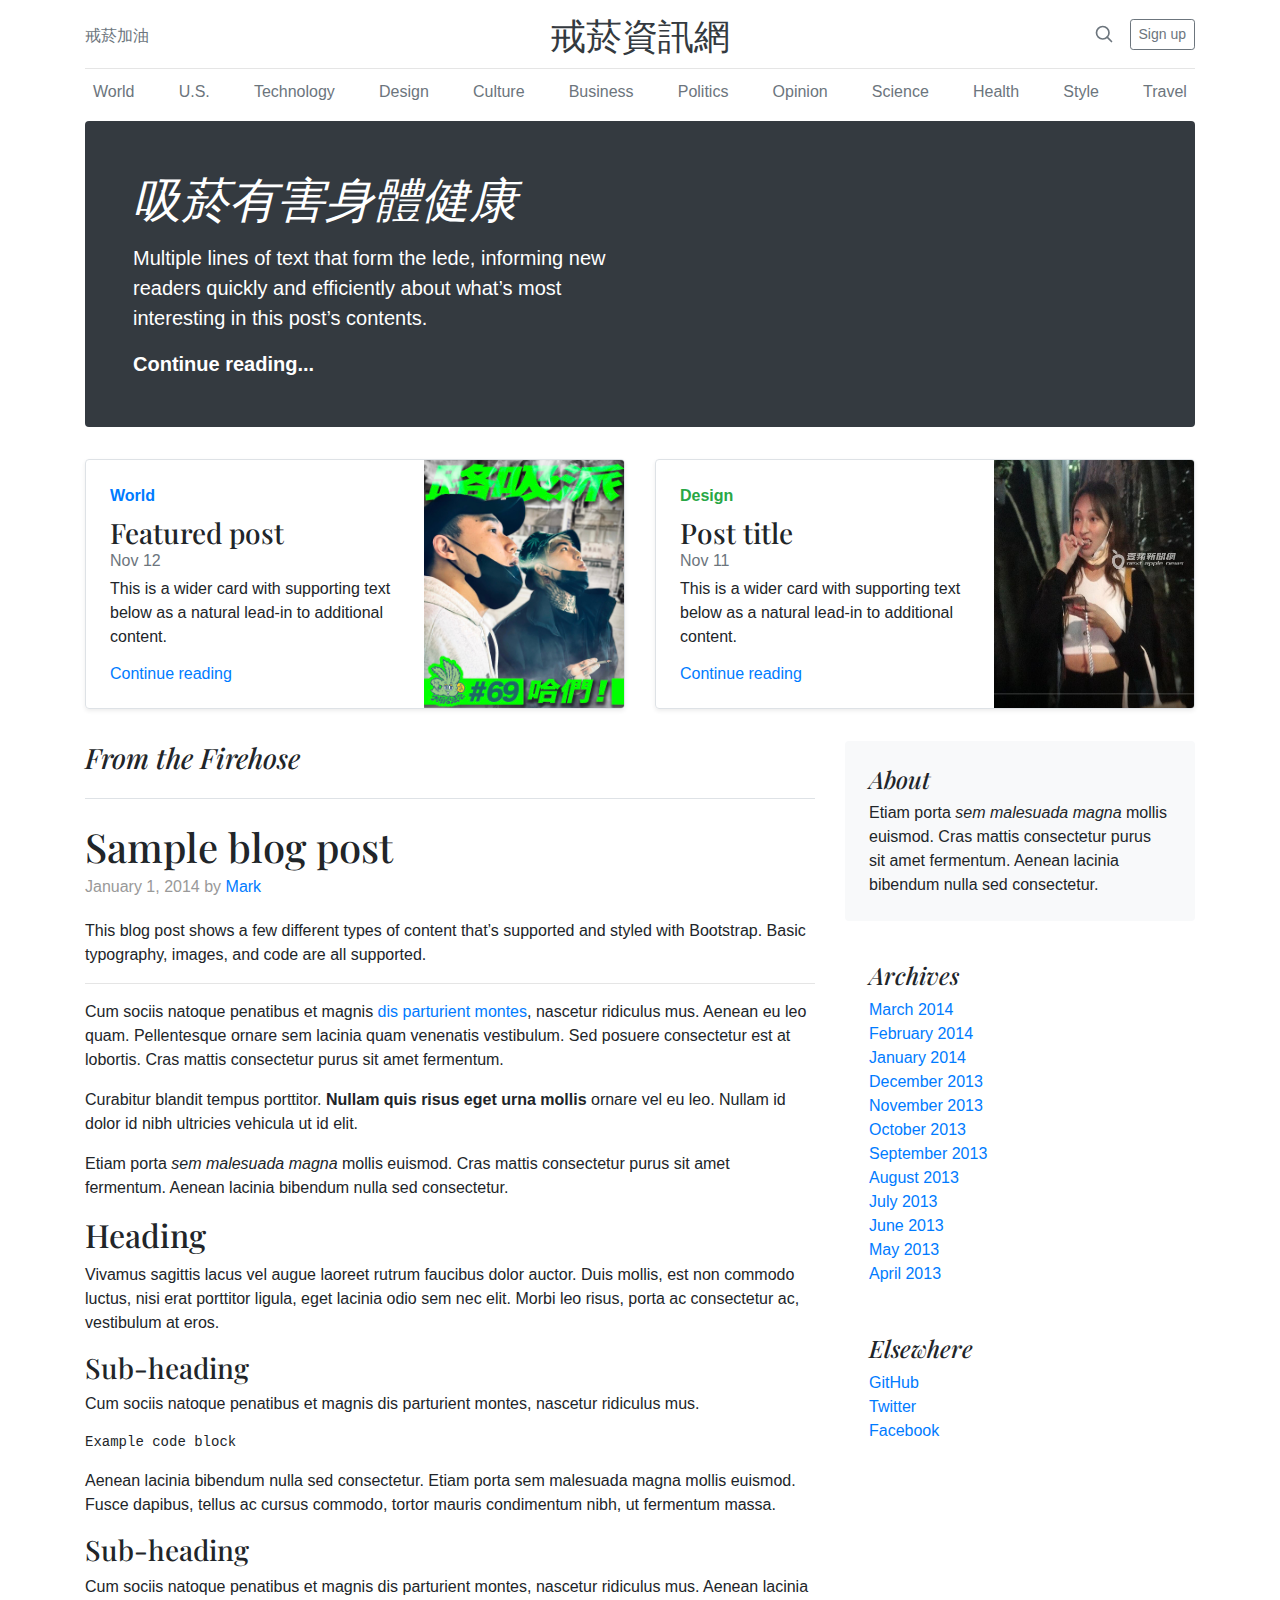
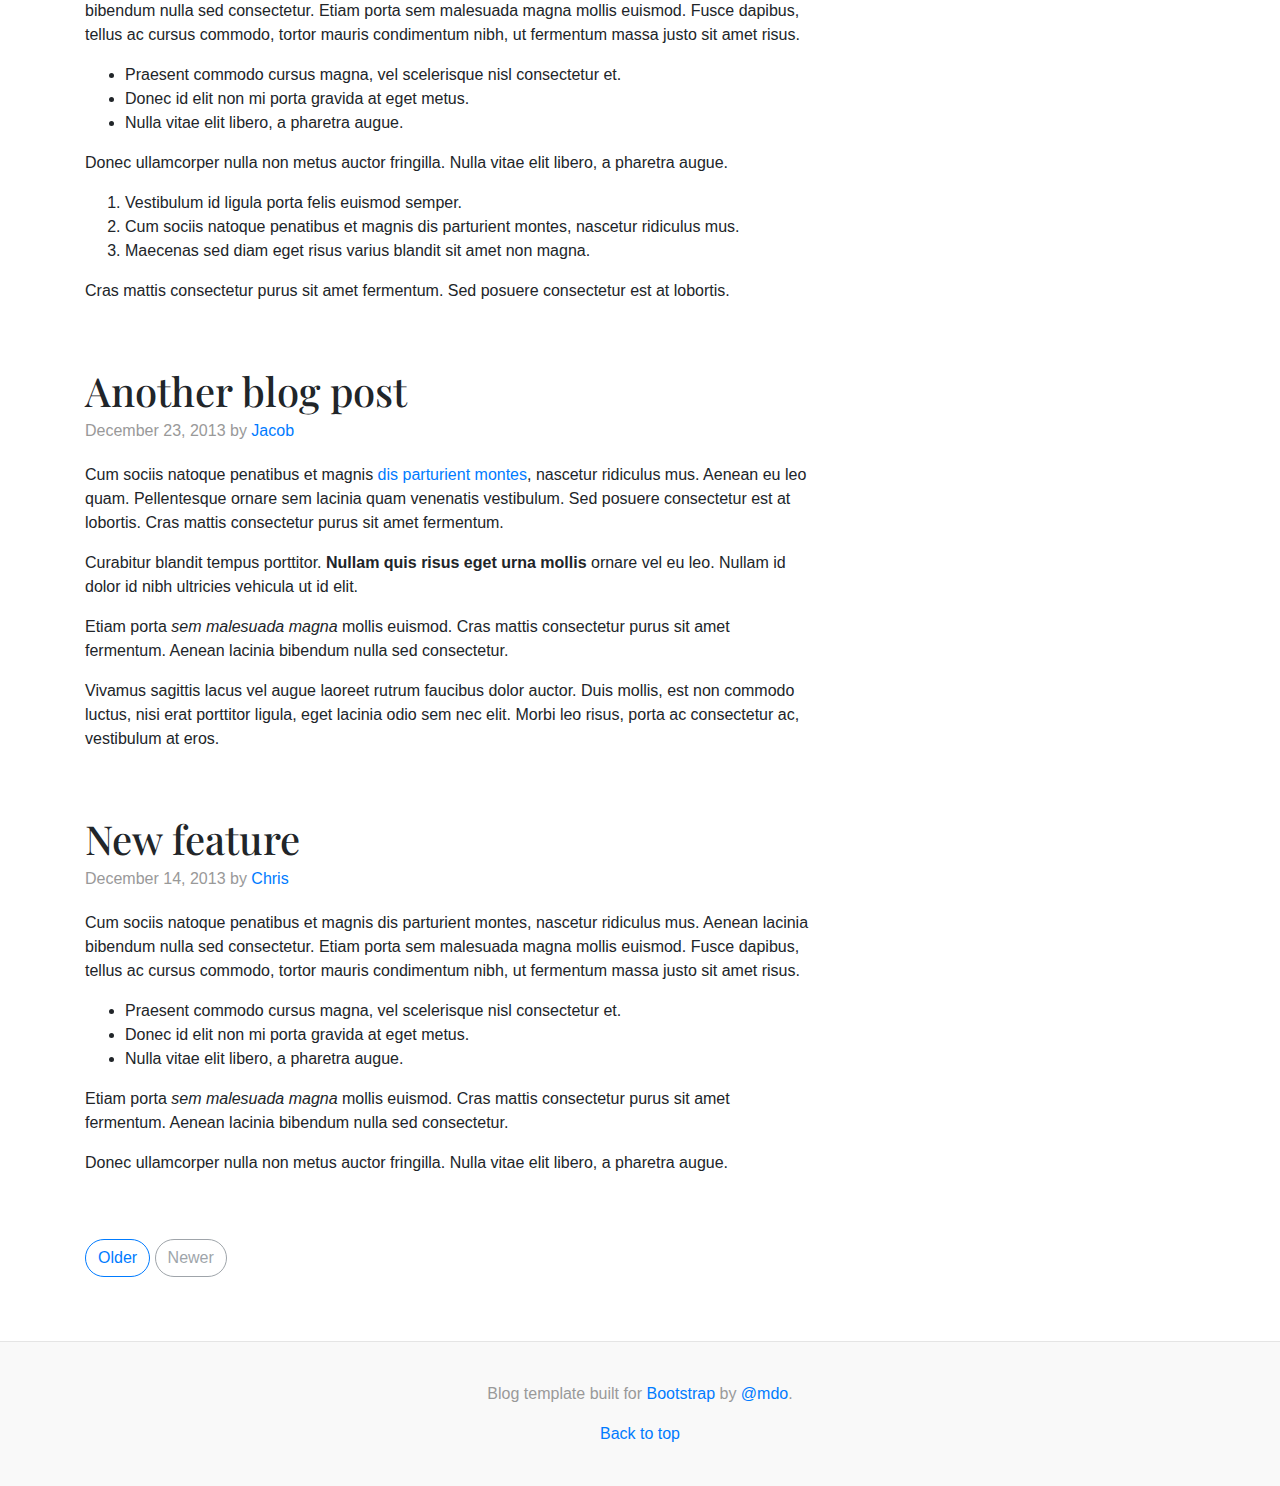
==== blog/index.html @ 13c7f0d3 "init" ====
<!doctype html>
<html lang="en">
  <head>
    <meta charset="utf-8">
    <meta name="viewport" content="width=device-width, initial-scale=1, shrink-to-fit=no">
    <meta name="description" content="">
    <meta name="author" content="Mark Otto, Jacob Thornton, and Bootstrap contributors">
    <meta name="generator" content="Jekyll v4.1.1">
    <title>Blog Template · Bootstrap</title>

    <link rel="canonical" href="https://getbootstrap.com/docs/4.5/examples/blog/">

    <!-- Bootstrap core CSS -->
<link href="../assets/dist/css/bootstrap.min.css" rel="stylesheet">

    <style>
      .bd-placeholder-img {
        font-size: 1.125rem;
        text-anchor: middle;
        -webkit-user-select: none;
        -moz-user-select: none;
        -ms-user-select: none;
        user-select: none;
      }

      @media (min-width: 768px) {
        .bd-placeholder-img-lg {
          font-size: 3.5rem;
        }
      }
    </style>
    <!-- Custom styles for this template -->
    <link href="https://fonts.googleapis.com/css?family=Playfair+Display:700,900" rel="stylesheet">
    <!-- Custom styles for this template -->
    <link href="blog.css" rel="stylesheet">
  </head>
  <body>
    <div class="container">
  <header class="blog-header py-3">
    <div class="row flex-nowrap justify-content-between align-items-center">
      <div class="col-4 pt-1">
        <a class="text-muted" href="#">戒菸加油</a>
      </div>
      <div class="col-4 text-center">
        <a class="blog-header-logo text-dark" href="#">戒菸資訊網</a>
      </div>
      <div class="col-4 d-flex justify-content-end align-items-center">
        <a class="text-muted" href="#" aria-label="Search">
          <svg xmlns="http://www.w3.org/2000/svg" width="20" height="20" fill="none" stroke="currentColor" stroke-linecap="round" stroke-linejoin="round" stroke-width="2" class="mx-3" role="img" viewBox="0 0 24 24" focusable="false"><title>Search</title><circle cx="10.5" cy="10.5" r="7.5"/><path d="M21 21l-5.2-5.2"/></svg>
        </a>
        <a class="btn btn-sm btn-outline-secondary" href="#">Sign up</a>
      </div>
    </div>
  </header>

  <div class="nav-scroller py-1 mb-2">
    <nav class="nav d-flex justify-content-between">
      <a class="p-2 text-muted" href="#">World</a>
      <a class="p-2 text-muted" href="#">U.S.</a>
      <a class="p-2 text-muted" href="#">Technology</a>
      <a class="p-2 text-muted" href="#">Design</a>
      <a class="p-2 text-muted" href="#">Culture</a>
      <a class="p-2 text-muted" href="#">Business</a>
      <a class="p-2 text-muted" href="#">Politics</a>
      <a class="p-2 text-muted" href="#">Opinion</a>
      <a class="p-2 text-muted" href="#">Science</a>
      <a class="p-2 text-muted" href="#">Health</a>
      <a class="p-2 text-muted" href="#">Style</a>
      <a class="p-2 text-muted" href="#">Travel</a>
    </nav>
  </div>

  <div class="jumbotron p-4 p-md-5 text-white rounded bg-dark">
    <div class="col-md-6 px-0">
      <h1 class="display-4 font-italic">吸菸有害身體健康</h1>
      <p class="lead my-3">Multiple lines of text that form the lede, informing new readers quickly and efficiently about what’s most interesting in this post’s contents.</p>
      <p class="lead mb-0"><a href="#" class="text-white font-weight-bold">Continue reading...</a></p>
    </div>
  </div>

  <div class="row mb-2">
    <div class="col-md-6">
      <div class="row no-gutters border rounded overflow-hidden flex-md-row mb-4 shadow-sm h-md-250 position-relative">
        <div class="col p-4 d-flex flex-column position-static">
          <strong class="d-inline-block mb-2 text-primary">World</strong>
          <h3 class="mb-0">Featured post</h3>
          <div class="mb-1 text-muted">Nov 12</div>
          <p class="card-text mb-auto">This is a wider card with supporting text below as a natural lead-in to additional content.</p>
          <a href="#" class="stretched-link">Continue reading</a>
        </div>
        <div class="col-auto d-none d-lg-block">
          <img src="./images/20220327170021-fa8a2436.jpg" alt="露西派" width="200" height="250">
        </div>
      </div>
    </div>
    <div class="col-md-6">
      <div class="row no-gutters border rounded overflow-hidden flex-md-row mb-4 shadow-sm h-md-250 position-relative">
        <div class="col p-4 d-flex flex-column position-static">
          <strong class="d-inline-block mb-2 text-success">Design</strong>
          <h3 class="mb-0">Post title</h3>
          <div class="mb-1 text-muted">Nov 11</div>
          <p class="mb-auto">This is a wider card with supporting text below as a natural lead-in to additional content.</p>
          <a href="#" class="stretched-link">Continue reading</a>
        </div>
        <div class="col-auto d-none d-lg-block">
          <img src="./images/林襄哈菸.jpg" alt="襄菸" width="200" height="250">
        </div>
      </div>
    </div>
  </div>
</div>

<main role="main" class="container">
  <div class="row">
    <div class="col-md-8 blog-main">
      <h3 class="pb-4 mb-4 font-italic border-bottom">
        From the Firehose
      </h3>

      <div class="blog-post">
        <h2 class="blog-post-title">Sample blog post</h2>
        <p class="blog-post-meta">January 1, 2014 by <a href="#">Mark</a></p>

        <p>This blog post shows a few different types of content that’s supported and styled with Bootstrap. Basic typography, images, and code are all supported.</p>
        <hr>
        <p>Cum sociis natoque penatibus et magnis <a href="#">dis parturient montes</a>, nascetur ridiculus mus. Aenean eu leo quam. Pellentesque ornare sem lacinia quam venenatis vestibulum. Sed posuere consectetur est at lobortis. Cras mattis consectetur purus sit amet fermentum.</p>
        <blockquote>
          <p>Curabitur blandit tempus porttitor. <strong>Nullam quis risus eget urna mollis</strong> ornare vel eu leo. Nullam id dolor id nibh ultricies vehicula ut id elit.</p>
        </blockquote>
        <p>Etiam porta <em>sem malesuada magna</em> mollis euismod. Cras mattis consectetur purus sit amet fermentum. Aenean lacinia bibendum nulla sed consectetur.</p>
        <h2>Heading</h2>
        <p>Vivamus sagittis lacus vel augue laoreet rutrum faucibus dolor auctor. Duis mollis, est non commodo luctus, nisi erat porttitor ligula, eget lacinia odio sem nec elit. Morbi leo risus, porta ac consectetur ac, vestibulum at eros.</p>
        <h3>Sub-heading</h3>
        <p>Cum sociis natoque penatibus et magnis dis parturient montes, nascetur ridiculus mus.</p>
        <pre><code>Example code block</code></pre>
        <p>Aenean lacinia bibendum nulla sed consectetur. Etiam porta sem malesuada magna mollis euismod. Fusce dapibus, tellus ac cursus commodo, tortor mauris condimentum nibh, ut fermentum massa.</p>
        <h3>Sub-heading</h3>
        <p>Cum sociis natoque penatibus et magnis dis parturient montes, nascetur ridiculus mus. Aenean lacinia bibendum nulla sed consectetur. Etiam porta sem malesuada magna mollis euismod. Fusce dapibus, tellus ac cursus commodo, tortor mauris condimentum nibh, ut fermentum massa justo sit amet risus.</p>
        <ul>
          <li>Praesent commodo cursus magna, vel scelerisque nisl consectetur et.</li>
          <li>Donec id elit non mi porta gravida at eget metus.</li>
          <li>Nulla vitae elit libero, a pharetra augue.</li>
        </ul>
        <p>Donec ullamcorper nulla non metus auctor fringilla. Nulla vitae elit libero, a pharetra augue.</p>
        <ol>
          <li>Vestibulum id ligula porta felis euismod semper.</li>
          <li>Cum sociis natoque penatibus et magnis dis parturient montes, nascetur ridiculus mus.</li>
          <li>Maecenas sed diam eget risus varius blandit sit amet non magna.</li>
        </ol>
        <p>Cras mattis consectetur purus sit amet fermentum. Sed posuere consectetur est at lobortis.</p>
      </div><!-- /.blog-post -->

      <div class="blog-post">
        <h2 class="blog-post-title">Another blog post</h2>
        <p class="blog-post-meta">December 23, 2013 by <a href="#">Jacob</a></p>

        <p>Cum sociis natoque penatibus et magnis <a href="#">dis parturient montes</a>, nascetur ridiculus mus. Aenean eu leo quam. Pellentesque ornare sem lacinia quam venenatis vestibulum. Sed posuere consectetur est at lobortis. Cras mattis consectetur purus sit amet fermentum.</p>
        <blockquote>
          <p>Curabitur blandit tempus porttitor. <strong>Nullam quis risus eget urna mollis</strong> ornare vel eu leo. Nullam id dolor id nibh ultricies vehicula ut id elit.</p>
        </blockquote>
        <p>Etiam porta <em>sem malesuada magna</em> mollis euismod. Cras mattis consectetur purus sit amet fermentum. Aenean lacinia bibendum nulla sed consectetur.</p>
        <p>Vivamus sagittis lacus vel augue laoreet rutrum faucibus dolor auctor. Duis mollis, est non commodo luctus, nisi erat porttitor ligula, eget lacinia odio sem nec elit. Morbi leo risus, porta ac consectetur ac, vestibulum at eros.</p>
      </div><!-- /.blog-post -->

      <div class="blog-post">
        <h2 class="blog-post-title">New feature</h2>
        <p class="blog-post-meta">December 14, 2013 by <a href="#">Chris</a></p>

        <p>Cum sociis natoque penatibus et magnis dis parturient montes, nascetur ridiculus mus. Aenean lacinia bibendum nulla sed consectetur. Etiam porta sem malesuada magna mollis euismod. Fusce dapibus, tellus ac cursus commodo, tortor mauris condimentum nibh, ut fermentum massa justo sit amet risus.</p>
        <ul>
          <li>Praesent commodo cursus magna, vel scelerisque nisl consectetur et.</li>
          <li>Donec id elit non mi porta gravida at eget metus.</li>
          <li>Nulla vitae elit libero, a pharetra augue.</li>
        </ul>
        <p>Etiam porta <em>sem malesuada magna</em> mollis euismod. Cras mattis consectetur purus sit amet fermentum. Aenean lacinia bibendum nulla sed consectetur.</p>
        <p>Donec ullamcorper nulla non metus auctor fringilla. Nulla vitae elit libero, a pharetra augue.</p>
      </div><!-- /.blog-post -->

      <nav class="blog-pagination">
        <a class="btn btn-outline-primary" href="#">Older</a>
        <a class="btn btn-outline-secondary disabled" href="#" tabindex="-1" aria-disabled="true">Newer</a>
      </nav>

    </div><!-- /.blog-main -->

    <aside class="col-md-4 blog-sidebar">
      <div class="p-4 mb-3 bg-light rounded">
        <h4 class="font-italic">About</h4>
        <p class="mb-0">Etiam porta <em>sem malesuada magna</em> mollis euismod. Cras mattis consectetur purus sit amet fermentum. Aenean lacinia bibendum nulla sed consectetur.</p>
      </div>

      <div class="p-4">
        <h4 class="font-italic">Archives</h4>
        <ol class="list-unstyled mb-0">
          <li><a href="#">March 2014</a></li>
          <li><a href="#">February 2014</a></li>
          <li><a href="#">January 2014</a></li>
          <li><a href="#">December 2013</a></li>
          <li><a href="#">November 2013</a></li>
          <li><a href="#">October 2013</a></li>
          <li><a href="#">September 2013</a></li>
          <li><a href="#">August 2013</a></li>
          <li><a href="#">July 2013</a></li>
          <li><a href="#">June 2013</a></li>
          <li><a href="#">May 2013</a></li>
          <li><a href="#">April 2013</a></li>
        </ol>
      </div>

      <div class="p-4">
        <h4 class="font-italic">Elsewhere</h4>
        <ol class="list-unstyled">
          <li><a href="#">GitHub</a></li>
          <li><a href="#">Twitter</a></li>
          <li><a href="#">Facebook</a></li>
        </ol>
      </div>
    </aside><!-- /.blog-sidebar -->

  </div><!-- /.row -->

</main><!-- /.container -->

<footer class="blog-footer">
  <p>Blog template built for <a href="https://getbootstrap.com/">Bootstrap</a> by <a href="https://twitter.com/mdo">@mdo</a>.</p>
  <p>
    <a href="#">Back to top</a>
  </p>
</footer>
</body>
</html>
---- blog/blog.css ----
/* stylelint-disable selector-list-comma-newline-after */

.blog-header {
  line-height: 1;
  border-bottom: 1px solid #e5e5e5;
}

.blog-header-logo {
  font-family: "Playfair Display", Georgia, "Times New Roman", serif;
  font-size: 2.25rem;
}

.blog-header-logo:hover {
  text-decoration: none;
}

h1, h2, h3, h4, h5, h6 {
  font-family: "Playfair Display", Georgia, "Times New Roman", serif;
}

.display-4 {
  font-size: 2.5rem;
}
@media (min-width: 768px) {
  .display-4 {
    font-size: 3rem;
  }
}

.nav-scroller {
  position: relative;
  z-index: 2;
  height: 2.75rem;
  overflow-y: hidden;
}

.nav-scroller .nav {
  display: -ms-flexbox;
  display: flex;
  -ms-flex-wrap: nowrap;
  flex-wrap: nowrap;
  padding-bottom: 1rem;
  margin-top: -1px;
  overflow-x: auto;
  text-align: center;
  white-space: nowrap;
  -webkit-overflow-scrolling: touch;
}

.nav-scroller .nav-link {
  padding-top: .75rem;
  padding-bottom: .75rem;
  font-size: .875rem;
}

.card-img-right {
  height: 100%;
  border-radius: 0 3px 3px 0;
}

.flex-auto {
  -ms-flex: 0 0 auto;
  flex: 0 0 auto;
}

.h-250 { height: 250px; }
@media (min-width: 768px) {
  .h-md-250 { height: 250px; }
}

/* Pagination */
.blog-pagination {
  margin-bottom: 4rem;
}
.blog-pagination > .btn {
  border-radius: 2rem;
}

/*
 * Blog posts
 */
.blog-post {
  margin-bottom: 4rem;
}
.blog-post-title {
  margin-bottom: .25rem;
  font-size: 2.5rem;
}
.blog-post-meta {
  margin-bottom: 1.25rem;
  color: #999;
}

/*
 * Footer
 */
.blog-footer {
  padding: 2.5rem 0;
  color: #999;
  text-align: center;
  background-color: #f9f9f9;
  border-top: .05rem solid #e5e5e5;
}
.blog-footer p:last-child {
  margin-bottom: 0;
}
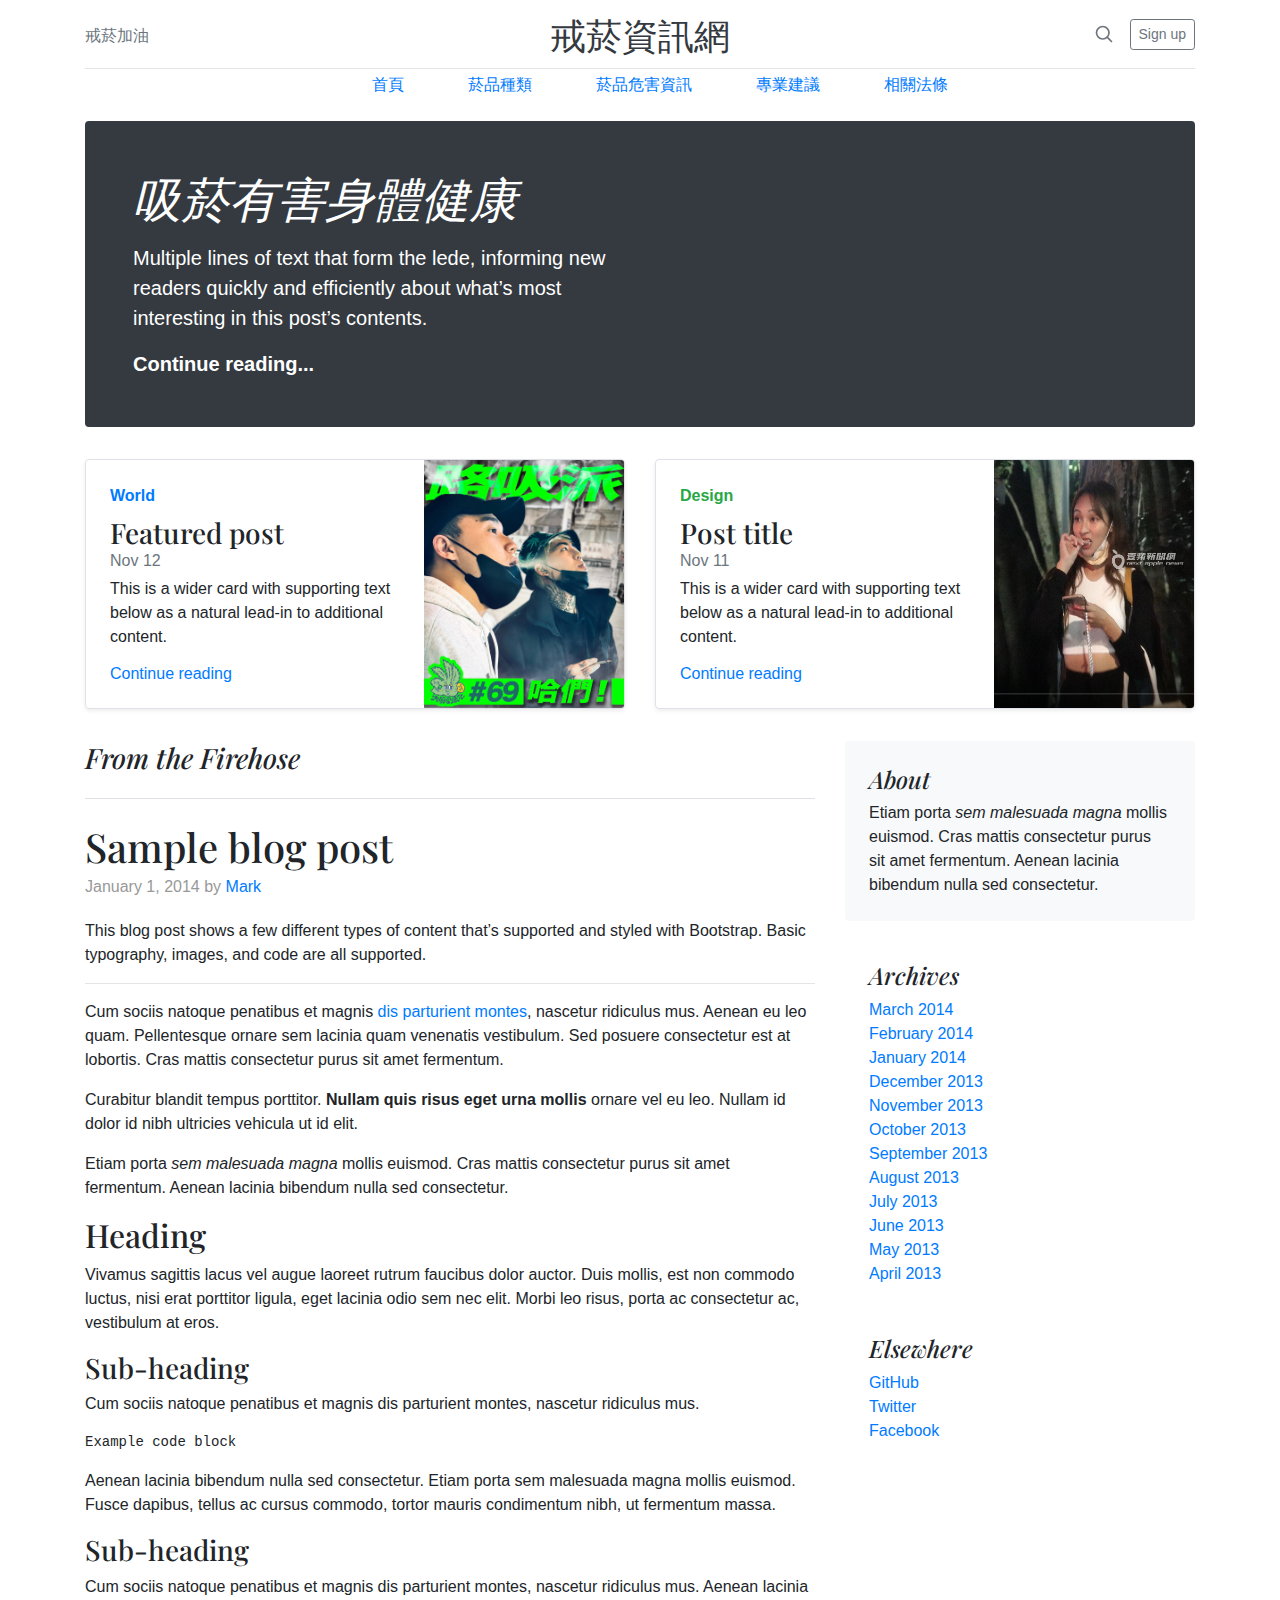
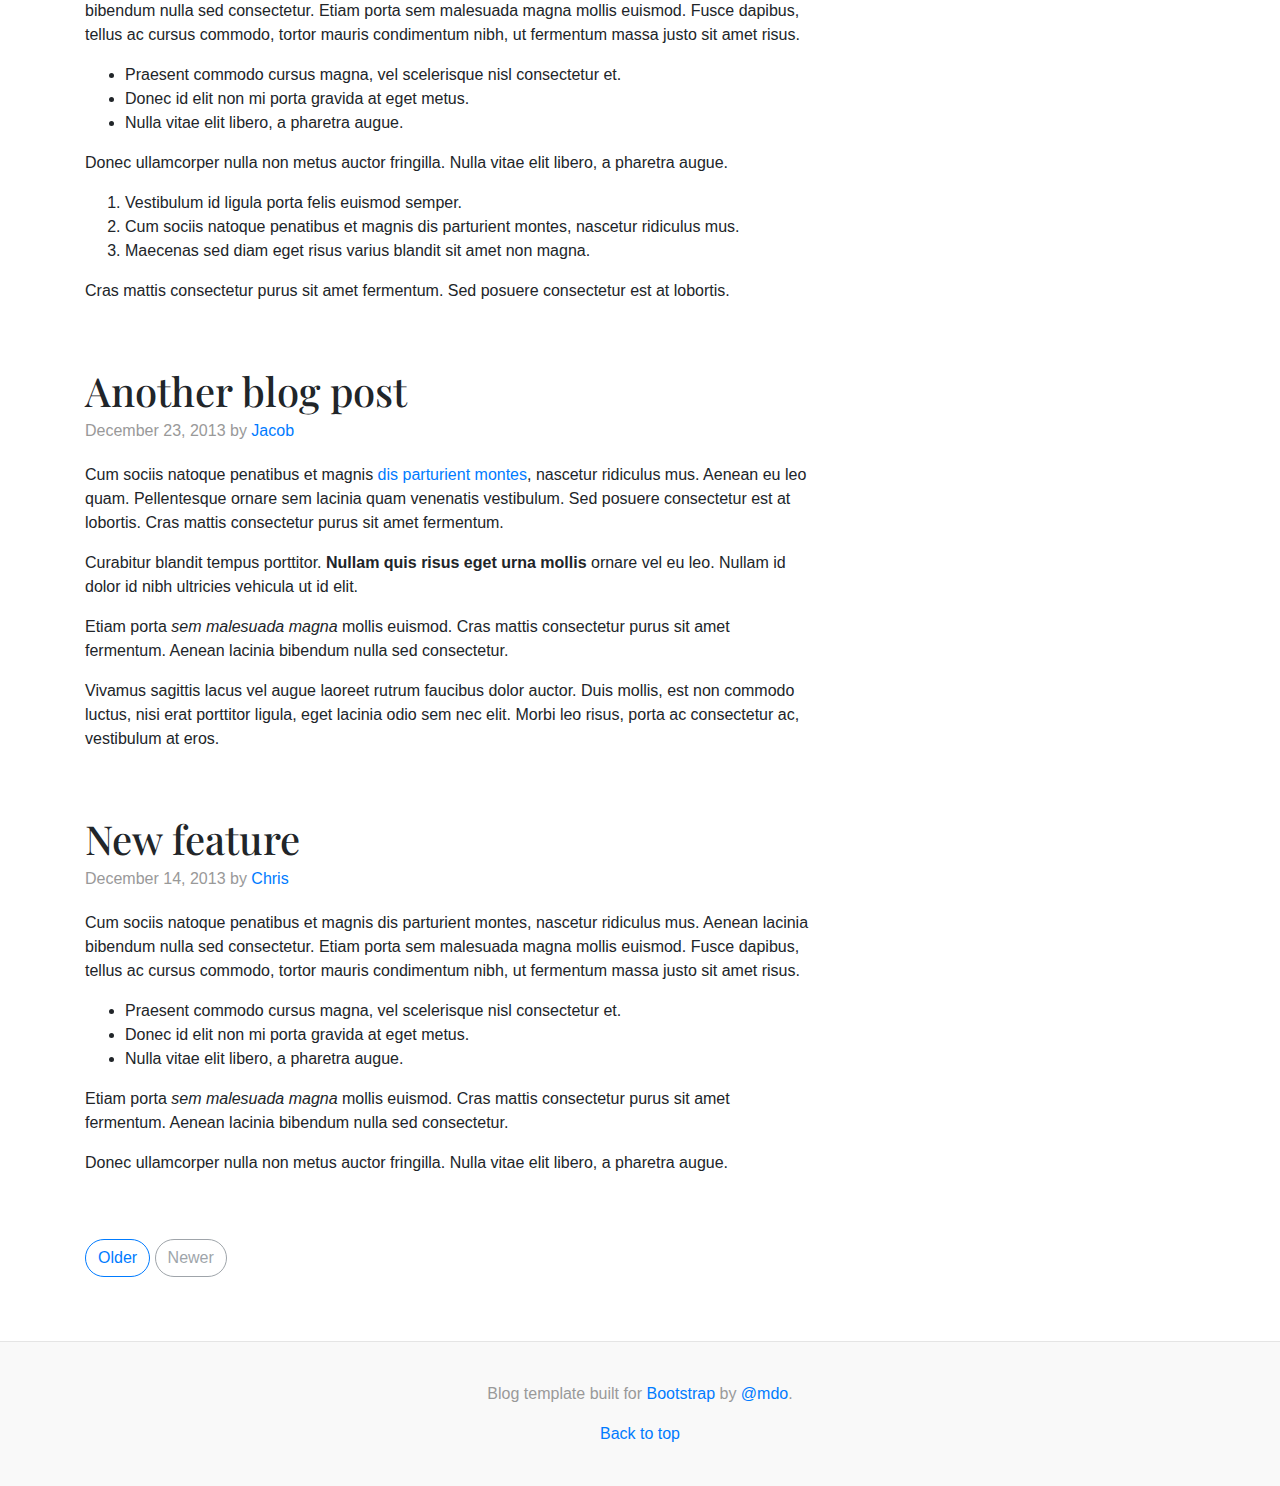
==== commit fc4ffd96: "second" ====
--- a/blog/index.html
+++ b/blog/index.html
@@ -54,20 +54,15 @@
   </header>
 
   <div class="nav-scroller py-1 mb-2">
-    <nav class="nav d-flex justify-content-between">
-      <a class="p-2 text-muted" href="#">World</a>
-      <a class="p-2 text-muted" href="#">U.S.</a>
-      <a class="p-2 text-muted" href="#">Technology</a>
-      <a class="p-2 text-muted" href="#">Design</a>
-      <a class="p-2 text-muted" href="#">Culture</a>
-      <a class="p-2 text-muted" href="#">Business</a>
-      <a class="p-2 text-muted" href="#">Politics</a>
-      <a class="p-2 text-muted" href="#">Opinion</a>
-      <a class="p-2 text-muted" href="#">Science</a>
-      <a class="p-2 text-muted" href="#">Health</a>
-      <a class="p-2 text-muted" href="#">Style</a>
-      <a class="p-2 text-muted" href="#">Travel</a>
-    </nav>
+    <nav class="navigation">
+      <ul>
+          <li ><a class="active" href="index.html">首頁</a></li>
+          <li><a href="菸品種類.html">菸品種類</a></li>
+          <li><a href="菸品危害資訊.html">菸品危害資訊</a></li>
+          <li><a href="專業建議.html">專業建議</a></li>
+          <li><a href="相關法條.html">相關法條</a></li>
+      </ul>
+  </nav>
   </div>
 
   <div class="jumbotron p-4 p-md-5 text-white rounded bg-dark">
--- a/blog/blog.css
+++ b/blog/blog.css
@@ -1,4 +1,22 @@
 /* stylelint-disable selector-list-comma-newline-after */
+nav.navigation ul{
+  display: flex;
+  justify-content: center;
+  background-color: rgba(172, 166, 190, 0);
+  
+}
+
+nav.navigation ul li{
+  padding: 0rem 2rem;
+  list-style-type: none;
+  transition: 0.2 ease;
+  
+}
+
+nav.navigation ul li:hover{
+  background-color: rgb(196, 196, 196);
+  
+}
 
 .blog-header {
   line-height: 1;
@@ -104,3 +122,25 @@
 .blog-footer p:last-child {
   margin-bottom: 0;
 }
+#menu {
+  background-image: url(../images/menu-bg.jpg);
+  min-height: 100vh;
+}
+.menu-content {
+  max-width: 560px;
+  margin-top: 10%;
+}
+.menu-content .page-title {
+  text-align: center;
+}
+.menu-content p {
+  font-size: 1.125rem;
+  margin: 10px 0 0;
+}
+.grid {
+  display: grid;
+  gap: 26px;
+  grid-template-columns: repeat(auto-fit, minmax(240px, 1fr));
+  margin-top: 6%;
+  margin-bottom: 50px;
+}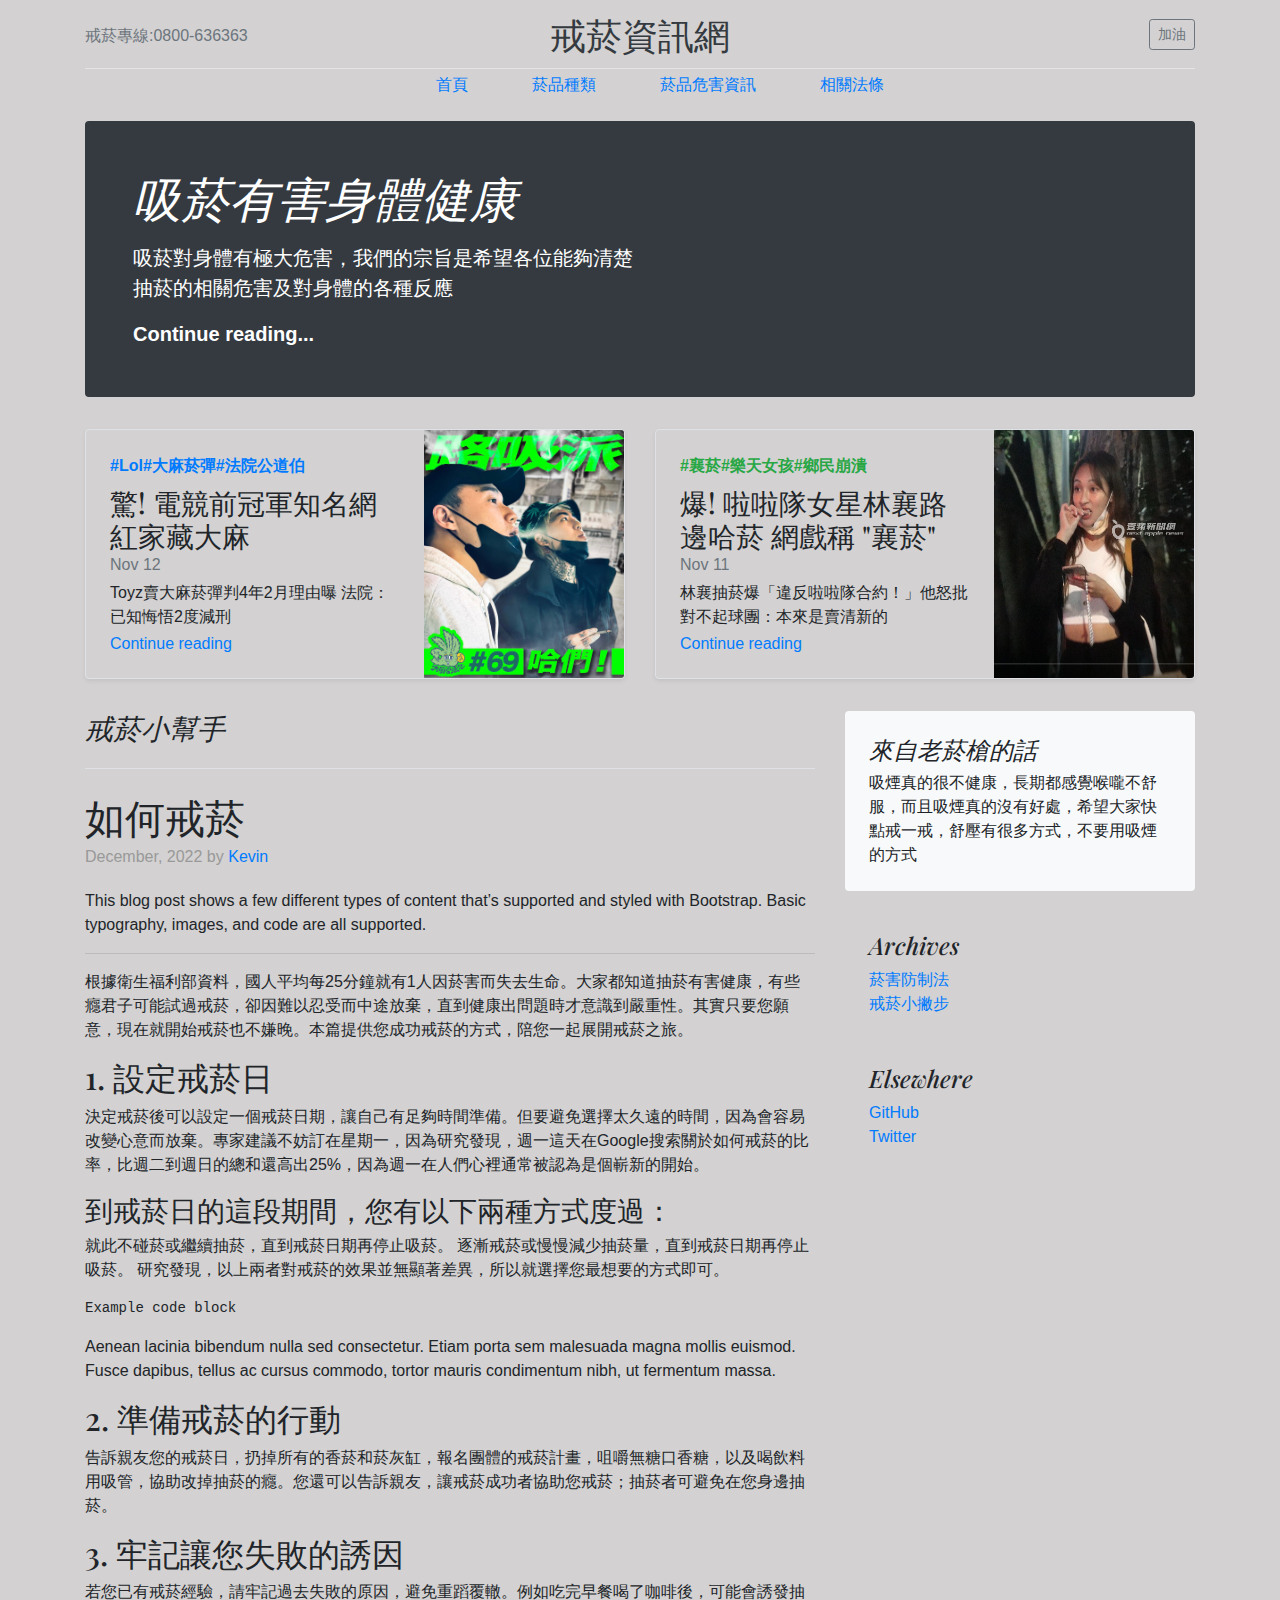
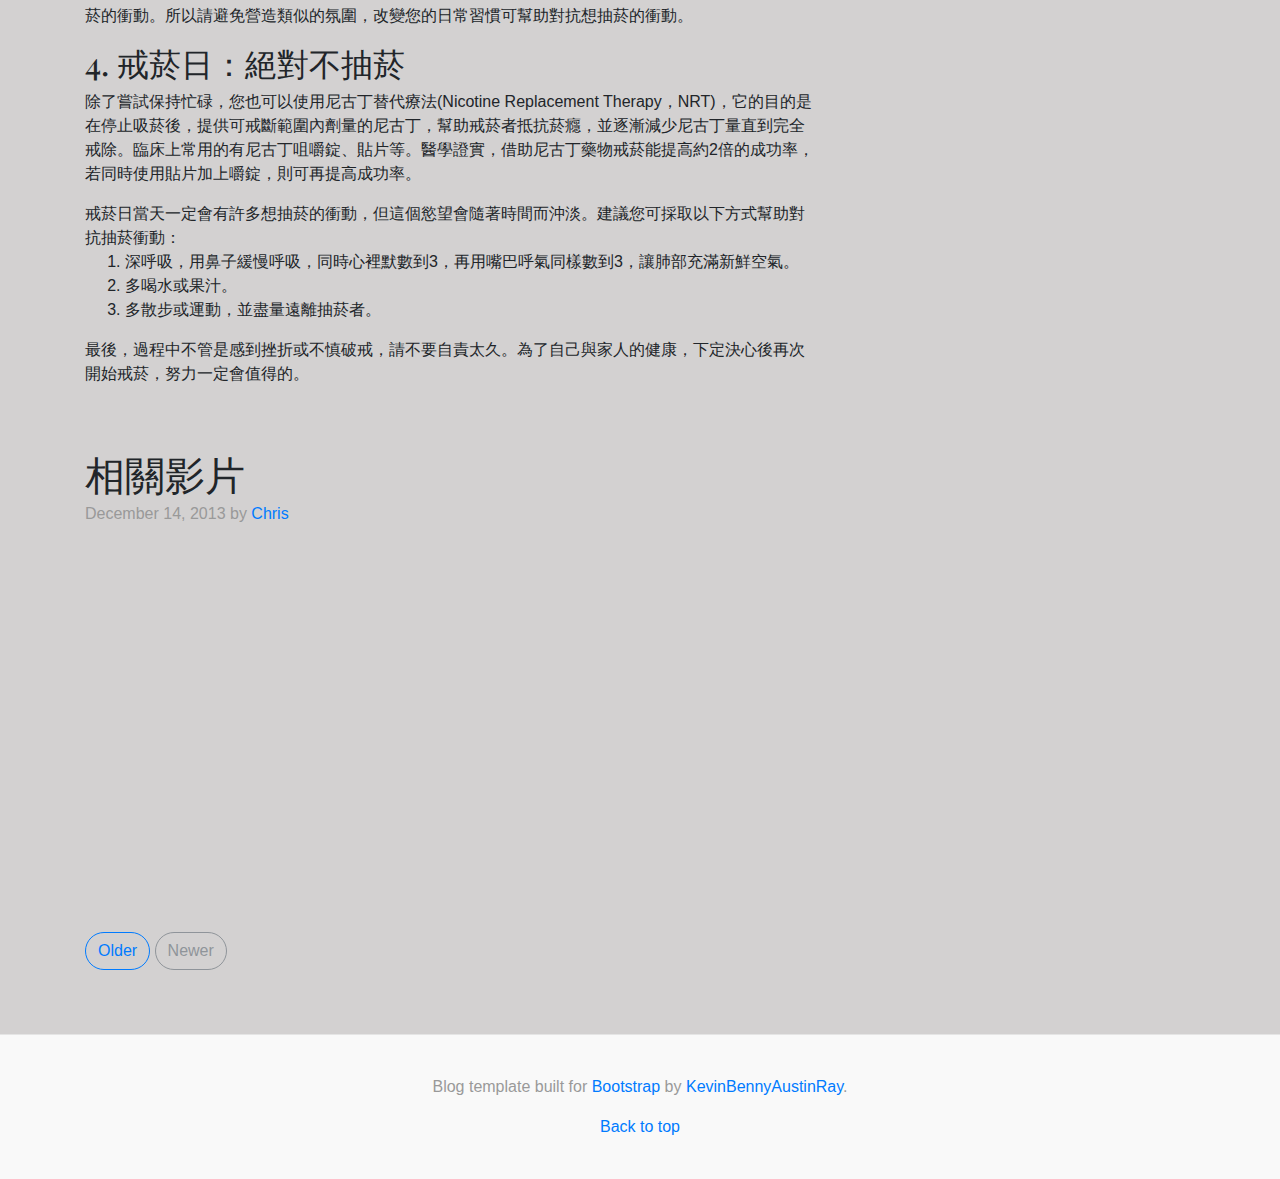
==== commit bab8804c: "Mainpage" ====
--- a/blog/index.html
+++ b/blog/index.html
@@ -39,16 +39,13 @@
   <header class="blog-header py-3">
     <div class="row flex-nowrap justify-content-between align-items-center">
       <div class="col-4 pt-1">
-        <a class="text-muted" href="#">戒菸加油</a>
+        <a class="text-muted" href="https://health.gov.taipei/News_Content.aspx?n=722D64165F95A6E2&sms=C251F64DC581784F&s=BFBE8BA8E8FEEEC6">戒菸專線:0800-636363</a>
       </div>
       <div class="col-4 text-center">
         <a class="blog-header-logo text-dark" href="#">戒菸資訊網</a>
       </div>
       <div class="col-4 d-flex justify-content-end align-items-center">
-        <a class="text-muted" href="#" aria-label="Search">
-          <svg xmlns="http://www.w3.org/2000/svg" width="20" height="20" fill="none" stroke="currentColor" stroke-linecap="round" stroke-linejoin="round" stroke-width="2" class="mx-3" role="img" viewBox="0 0 24 24" focusable="false"><title>Search</title><circle cx="10.5" cy="10.5" r="7.5"/><path d="M21 21l-5.2-5.2"/></svg>
-        </a>
-        <a class="btn btn-sm btn-outline-secondary" href="#">Sign up</a>
+        <a class="btn btn-sm btn-outline-secondary" href="https://www.youtube.com/watch?v=bayW0eYCRoM">加油</a>
       </div>
     </div>
   </header>
@@ -59,7 +56,6 @@
           <li ><a class="active" href="index.html">首頁</a></li>
           <li><a href="菸品種類.html">菸品種類</a></li>
           <li><a href="菸品危害資訊.html">菸品危害資訊</a></li>
-          <li><a href="專業建議.html">專業建議</a></li>
           <li><a href="相關法條.html">相關法條</a></li>
       </ul>
   </nav>
@@ -68,8 +64,8 @@
   <div class="jumbotron p-4 p-md-5 text-white rounded bg-dark">
     <div class="col-md-6 px-0">
       <h1 class="display-4 font-italic">吸菸有害身體健康</h1>
-      <p class="lead my-3">Multiple lines of text that form the lede, informing new readers quickly and efficiently about what’s most interesting in this post’s contents.</p>
-      <p class="lead mb-0"><a href="#" class="text-white font-weight-bold">Continue reading...</a></p>
+      <p class="lead my-3">吸菸對身體有極大危害，我們的宗旨是希望各位能夠清楚抽菸的相關危害及對身體的各種反應</p>
+      <p class="lead mb-0"><a href="https://zh.wikipedia.org/wiki/%E5%90%B8%E8%8F%B8" class="text-white font-weight-bold">Continue reading...</a></p>
     </div>
   </div>
 
@@ -77,11 +73,11 @@
     <div class="col-md-6">
       <div class="row no-gutters border rounded overflow-hidden flex-md-row mb-4 shadow-sm h-md-250 position-relative">
         <div class="col p-4 d-flex flex-column position-static">
-          <strong class="d-inline-block mb-2 text-primary">World</strong>
-          <h3 class="mb-0">Featured post</h3>
+          <strong class="d-inline-block mb-2 text-primary">#Lol#大麻菸彈#法院公道伯</strong>
+          <h3 class="mb-0">驚! 電競前冠軍知名網紅家藏大麻</h3>
           <div class="mb-1 text-muted">Nov 12</div>
-          <p class="card-text mb-auto">This is a wider card with supporting text below as a natural lead-in to additional content.</p>
-          <a href="#" class="stretched-link">Continue reading</a>
+          <p class="card-text mb-auto">Toyz賣大麻菸彈判4年2月理由曝 法院：已知悔悟2度減刑</p>
+          <a href="https://udn.com/news/story/7315/6789934" class="stretched-link">Continue reading</a>
         </div>
         <div class="col-auto d-none d-lg-block">
           <img src="./images/20220327170021-fa8a2436.jpg" alt="露西派" width="200" height="250">
@@ -91,11 +87,11 @@
     <div class="col-md-6">
       <div class="row no-gutters border rounded overflow-hidden flex-md-row mb-4 shadow-sm h-md-250 position-relative">
         <div class="col p-4 d-flex flex-column position-static">
-          <strong class="d-inline-block mb-2 text-success">Design</strong>
-          <h3 class="mb-0">Post title</h3>
+          <strong class="d-inline-block mb-2 text-success">#襄菸#樂天女孩#鄉民崩潰</strong>
+          <h3 class="mb-0">爆! 啦啦隊女星林襄路邊哈菸 網戲稱 "襄菸" </h3>
           <div class="mb-1 text-muted">Nov 11</div>
-          <p class="mb-auto">This is a wider card with supporting text below as a natural lead-in to additional content.</p>
-          <a href="#" class="stretched-link">Continue reading</a>
+          <p class="mb-auto">林襄抽菸爆「違反啦啦隊合約！」他怒批對不起球團：本來是賣清新的</p>
+          <a href="https://tw.news.yahoo.com/news/%E6%9E%97%E8%A5%84%E6%8A%BD%E8%8F%B8%E7%88%86-%E9%81%95%E5%8F%8D%E5%95%A6%E5%95%A6%E9%9A%8A%E5%90%88%E7%B4%84-%E4%BB%96%E6%80%92%E6%89%B9%E5%B0%8D%E4%B8%8D%E8%B5%B7%E7%90%83%E5%9C%98-%E6%9C%AC%E4%BE%86%E6%98%AF%E8%B3%A3%E6%B8%85%E6%96%B0%E7%9A%84-122503894.html" class="stretched-link">Continue reading</a>
         </div>
         <div class="col-auto d-none d-lg-block">
           <img src="./images/林襄哈菸.jpg" alt="襄菸" width="200" height="250">
@@ -109,67 +105,45 @@
   <div class="row">
     <div class="col-md-8 blog-main">
       <h3 class="pb-4 mb-4 font-italic border-bottom">
-        From the Firehose
+        戒菸小幫手
       </h3>
 
       <div class="blog-post">
-        <h2 class="blog-post-title">Sample blog post</h2>
-        <p class="blog-post-meta">January 1, 2014 by <a href="#">Mark</a></p>
+        <h2 class="blog-post-title">如何戒菸</h2>
+        <p class="blog-post-meta">December, 2022 by <a href="#">Kevin</a></p>
 
         <p>This blog post shows a few different types of content that’s supported and styled with Bootstrap. Basic typography, images, and code are all supported.</p>
         <hr>
-        <p>Cum sociis natoque penatibus et magnis <a href="#">dis parturient montes</a>, nascetur ridiculus mus. Aenean eu leo quam. Pellentesque ornare sem lacinia quam venenatis vestibulum. Sed posuere consectetur est at lobortis. Cras mattis consectetur purus sit amet fermentum.</p>
-        <blockquote>
-          <p>Curabitur blandit tempus porttitor. <strong>Nullam quis risus eget urna mollis</strong> ornare vel eu leo. Nullam id dolor id nibh ultricies vehicula ut id elit.</p>
-        </blockquote>
-        <p>Etiam porta <em>sem malesuada magna</em> mollis euismod. Cras mattis consectetur purus sit amet fermentum. Aenean lacinia bibendum nulla sed consectetur.</p>
-        <h2>Heading</h2>
-        <p>Vivamus sagittis lacus vel augue laoreet rutrum faucibus dolor auctor. Duis mollis, est non commodo luctus, nisi erat porttitor ligula, eget lacinia odio sem nec elit. Morbi leo risus, porta ac consectetur ac, vestibulum at eros.</p>
-        <h3>Sub-heading</h3>
-        <p>Cum sociis natoque penatibus et magnis dis parturient montes, nascetur ridiculus mus.</p>
+        <p>根據衛生福利部資料，國人平均每25分鐘就有1人因菸害而失去生命。大家都知道抽菸有害健康，有些癮君子可能試過戒菸，卻因難以忍受而中途放棄，直到健康出問題時才意識到嚴重性。其實只要您願意，現在就開始戒菸也不嫌晚。本篇提供您成功戒菸的方式，陪您一起展開戒菸之旅。</p>
+        <h2>1. 設定戒菸日</h2>
+        <p>決定戒菸後可以設定一個戒菸日期，讓自己有足夠時間準備。但要避免選擇太久遠的時間，因為會容易改變心意而放棄。專家建議不妨訂在星期一，因為研究發現，週一這天在Google搜索關於如何戒菸的比率，比週二到週日的總和還高出25%，因為週一在人們心裡通常被認為是個嶄新的開始。</p>
+        <h3>到戒菸日的這段期間，您有以下兩種方式度過：</h3>
+        <p>就此不碰菸或繼續抽菸，直到戒菸日期再停止吸菸。
+          逐漸戒菸或慢慢減少抽菸量，直到戒菸日期再停止吸菸。
+          研究發現，以上兩者對戒菸的效果並無顯著差異，所以就選擇您最想要的方式即可。</p>
         <pre><code>Example code block</code></pre>
         <p>Aenean lacinia bibendum nulla sed consectetur. Etiam porta sem malesuada magna mollis euismod. Fusce dapibus, tellus ac cursus commodo, tortor mauris condimentum nibh, ut fermentum massa.</p>
-        <h3>Sub-heading</h3>
-        <p>Cum sociis natoque penatibus et magnis dis parturient montes, nascetur ridiculus mus. Aenean lacinia bibendum nulla sed consectetur. Etiam porta sem malesuada magna mollis euismod. Fusce dapibus, tellus ac cursus commodo, tortor mauris condimentum nibh, ut fermentum massa justo sit amet risus.</p>
-        <ul>
-          <li>Praesent commodo cursus magna, vel scelerisque nisl consectetur et.</li>
-          <li>Donec id elit non mi porta gravida at eget metus.</li>
-          <li>Nulla vitae elit libero, a pharetra augue.</li>
-        </ul>
-        <p>Donec ullamcorper nulla non metus auctor fringilla. Nulla vitae elit libero, a pharetra augue.</p>
+        <h2>2. 準備戒菸的行動</h2>
+        <p>告訴親友您的戒菸日，扔掉所有的香菸和菸灰缸，報名團體的戒菸計畫，咀嚼無糖口香糖，以及喝飲料用吸管，協助改掉抽菸的癮。您還可以告訴親友，讓戒菸成功者協助您戒菸；抽菸者可避免在您身邊抽菸。</p>
+        <h2>3. 牢記讓您失敗的誘因</h2>
+        <p>若您已有戒菸經驗，請牢記過去失敗的原因，避免重蹈覆轍。例如吃完早餐喝了咖啡後，可能會誘發抽菸的衝動。所以請避免營造類似的氛圍，改變您的日常習慣可幫助對抗想抽菸的衝動。</p>
+        <h2>4. 戒菸日：絕對不抽菸</h2>
+        <p>除了嘗試保持忙碌，您也可以使用尼古丁替代療法(Nicotine Replacement Therapy，NRT)，它的目的是在停止吸菸後，提供可戒斷範圍內劑量的尼古丁，幫助戒菸者抵抗菸癮，並逐漸減少尼古丁量直到完全戒除。臨床上常用的有尼古丁咀嚼錠、貼片等。醫學證實，借助尼古丁藥物戒菸能提高約2倍的成功率，若同時使用貼片加上嚼錠，則可再提高成功率。</p>
+        <div>戒菸日當天一定會有許多想抽菸的衝動，但這個慾望會隨著時間而沖淡。建議您可採取以下方式幫助對抗抽菸衝動：</div>
         <ol>
-          <li>Vestibulum id ligula porta felis euismod semper.</li>
-          <li>Cum sociis natoque penatibus et magnis dis parturient montes, nascetur ridiculus mus.</li>
-          <li>Maecenas sed diam eget risus varius blandit sit amet non magna.</li>
+          <li>深呼吸，用鼻子緩慢呼吸，同時心裡默數到3，再用嘴巴呼氣同樣數到3，讓肺部充滿新鮮空氣。</li>
+          <li>多喝水或果汁。</li>
+          <li>多散步或運動，並盡量遠離抽菸者。</li>
         </ol>
-        <p>Cras mattis consectetur purus sit amet fermentum. Sed posuere consectetur est at lobortis.</p>
+        <p>最後，過程中不管是感到挫折或不慎破戒，請不要自責太久。為了自己與家人的健康，下定決心後再次開始戒菸，努力一定會值得的。</p>
       </div><!-- /.blog-post -->
 
       <div class="blog-post">
-        <h2 class="blog-post-title">Another blog post</h2>
-        <p class="blog-post-meta">December 23, 2013 by <a href="#">Jacob</a></p>
-
-        <p>Cum sociis natoque penatibus et magnis <a href="#">dis parturient montes</a>, nascetur ridiculus mus. Aenean eu leo quam. Pellentesque ornare sem lacinia quam venenatis vestibulum. Sed posuere consectetur est at lobortis. Cras mattis consectetur purus sit amet fermentum.</p>
-        <blockquote>
-          <p>Curabitur blandit tempus porttitor. <strong>Nullam quis risus eget urna mollis</strong> ornare vel eu leo. Nullam id dolor id nibh ultricies vehicula ut id elit.</p>
-        </blockquote>
-        <p>Etiam porta <em>sem malesuada magna</em> mollis euismod. Cras mattis consectetur purus sit amet fermentum. Aenean lacinia bibendum nulla sed consectetur.</p>
-        <p>Vivamus sagittis lacus vel augue laoreet rutrum faucibus dolor auctor. Duis mollis, est non commodo luctus, nisi erat porttitor ligula, eget lacinia odio sem nec elit. Morbi leo risus, porta ac consectetur ac, vestibulum at eros.</p>
+        <h2 class="blog-post-title">相關影片</h2>
+        <p class="blog-post-meta">December 14, 2013 by <a href="#">Chris</a></p>
+        <iframe width="560" height="315" src="https://www.youtube.com/embed/GC36m91Bt80" title="YouTube video player" frameborder="0" allow="accelerometer; autoplay; clipboard-write; encrypted-media; gyroscope; picture-in-picture" allowfullscreen></iframe>
       </div><!-- /.blog-post -->
 
-      <div class="blog-post">
-        <h2 class="blog-post-title">New feature</h2>
-        <p class="blog-post-meta">December 14, 2013 by <a href="#">Chris</a></p>
-
-        <p>Cum sociis natoque penatibus et magnis dis parturient montes, nascetur ridiculus mus. Aenean lacinia bibendum nulla sed consectetur. Etiam porta sem malesuada magna mollis euismod. Fusce dapibus, tellus ac cursus commodo, tortor mauris condimentum nibh, ut fermentum massa justo sit amet risus.</p>
-        <ul>
-          <li>Praesent commodo cursus magna, vel scelerisque nisl consectetur et.</li>
-          <li>Donec id elit non mi porta gravida at eget metus.</li>
-          <li>Nulla vitae elit libero, a pharetra augue.</li>
-        </ul>
-        <p>Etiam porta <em>sem malesuada magna</em> mollis euismod. Cras mattis consectetur purus sit amet fermentum. Aenean lacinia bibendum nulla sed consectetur.</p>
-        <p>Donec ullamcorper nulla non metus auctor fringilla. Nulla vitae elit libero, a pharetra augue.</p>
-      </div><!-- /.blog-post -->
 
       <nav class="blog-pagination">
         <a class="btn btn-outline-primary" href="#">Older</a>
@@ -180,34 +154,23 @@
 
     <aside class="col-md-4 blog-sidebar">
       <div class="p-4 mb-3 bg-light rounded">
-        <h4 class="font-italic">About</h4>
-        <p class="mb-0">Etiam porta <em>sem malesuada magna</em> mollis euismod. Cras mattis consectetur purus sit amet fermentum. Aenean lacinia bibendum nulla sed consectetur.</p>
+        <h4 class="font-italic">來自老菸槍的話</h4>
+        <p class="mb-0">吸煙真的很不健康，長期都感覺喉嚨不舒服，而且吸煙真的沒有好處，希望大家快點戒一戒，舒壓有很多方式，不要用吸煙的方式</p>
       </div>
 
       <div class="p-4">
         <h4 class="font-italic">Archives</h4>
         <ol class="list-unstyled mb-0">
-          <li><a href="#">March 2014</a></li>
-          <li><a href="#">February 2014</a></li>
-          <li><a href="#">January 2014</a></li>
-          <li><a href="#">December 2013</a></li>
-          <li><a href="#">November 2013</a></li>
-          <li><a href="#">October 2013</a></li>
-          <li><a href="#">September 2013</a></li>
-          <li><a href="#">August 2013</a></li>
-          <li><a href="#">July 2013</a></li>
-          <li><a href="#">June 2013</a></li>
-          <li><a href="#">May 2013</a></li>
-          <li><a href="#">April 2013</a></li>
+          <li><a href="https://law.moj.gov.tw/LawClass/LawAll.aspx?PCode=L0070021">菸害防制法</a></li>
+          <li><a href="https://helloyishi.com.tw/healthy-habits/quit-smoking/4-tips-to-stop-smoking/">戒菸小撇步</a></li>
         </ol>
       </div>
 
       <div class="p-4">
         <h4 class="font-italic">Elsewhere</h4>
         <ol class="list-unstyled">
-          <li><a href="#">GitHub</a></li>
-          <li><a href="#">Twitter</a></li>
-          <li><a href="#">Facebook</a></li>
+          <li><a href="https://github.com/KevinDaPlayer/Smoke.github.io">GitHub</a></li>
+          <li><a href="https://twitter.com/asukakiraran">Twitter</a></li>
         </ol>
       </div>
     </aside><!-- /.blog-sidebar -->
@@ -217,7 +180,7 @@
 </main><!-- /.container -->
 
 <footer class="blog-footer">
-  <p>Blog template built for <a href="https://getbootstrap.com/">Bootstrap</a> by <a href="https://twitter.com/mdo">@mdo</a>.</p>
+  <p>Blog template built for <a href="https://getbootstrap.com/">Bootstrap</a> by <a href="https://github.com/KevinDaPlayer/Smoke.github.io">KevinBennyAustinRay</a>.</p>
   <p>
     <a href="#">Back to top</a>
   </p>
--- a/blog/blog.css
+++ b/blog/blog.css
@@ -143,4 +143,119 @@
   grid-template-columns: repeat(auto-fit, minmax(240px, 1fr));
   margin-top: 6%;
   margin-bottom: 50px;
+}
+body{
+  background-color: rgb(211, 209, 209);
+}
+.slider_container {
+  margin: 30px auto;
+  margin-left: 2.5cm;
+  margin-bottom: 50px;
+  width: 700px;
+  height: 300px;
+  position: relative;
+  border: 20px solid;    
+  border-color: rgb(211, 209, 209);
+  border-bottom-width: 100px;
+  background-color: rgb(211, 209, 209);
+}
+
+.slider_container div {
+  position: absolute;
+  margin-right:1.5cm;
+  top: 0;
+  left: 0;
+  opacity: 0;
+  filter: alpha(opacity=0);
+}
+.slider_container div {
+  -webkit-animation: round 25s linear infinite;
+          animation: round 25s linear infinite;
+}
+
+@-webkit-keyframes round {
+  4% {
+      opacity: 1;
+      filter: alpha(opacity=100);
+      /* 0 - 1秒 淡入*/
+  }
+  20% {
+      opacity: 1;
+      filter: alpha(opacity=100);
+      /* 1- 5秒靜止*/
+  }
+  24% {
+      opacity: 0;
+      filter: alpha(opacity=0);
+      /* 5-6秒淡出*/
+  }
+}
+@keyframes round {
+  4% {
+      opacity: 1;
+      filter: alpha(opacity=100);
+      /* 0 - 1秒 淡入*/
+  }
+  20% {
+      opacity: 1;
+      filter: alpha(opacity=100);
+      /* 1- 5秒靜止*/
+  }
+  24% {
+      opacity: 0;
+      filter: alpha(opacity=0);
+      /* 5-6秒淡出*/
+  }
+}
+.slider_container div:nth-child(5) {
+  -webkit-animation-delay: 0s;
+          animation-delay: 0s;
+}
+
+.slider_container div:nth-child(4) {
+  -webkit-animation-delay: 5s;
+          animation-delay: 5s;
+}
+
+.slider_container div:nth-child(3) {
+  -webkit-animation-delay: 10s;
+          animation-delay: 10s;
+}
+
+.slider_container div:nth-child(2) {
+  -webkit-animation-delay: 15s;
+          animation-delay: 15s;
+}
+
+.slider_container div:nth-child(1) {
+  -webkit-animation-delay: 20s;
+          animation-delay: 20s;
+}
+.slider_container span {    
+  color: #000;
+  background: #fff;
+  position: absolute;
+  left: 0%;
+  top: 280px;
+  width: 400px;
+  height: 100px;
+  font-size: 30px;
+  text-align: center;
+  line-height: 100px;
+  -webkit-transform:scaleY(0);
+      -ms-transform:scaleY(0);
+          transform:scaleY(0);
+  -webkit-transition: all 0.5s ease-in-out;
+          transition: all 0.5s ease-in-out;
+}
+
+.slider_container:hover span {
+  width: 100%;
+  -webkit-transform:scaleY(1);
+      -ms-transform:scaleY(1);
+          transform:scaleY(1);
+}
+.slider_container:hover div {
+  -webkit-animation-play-state: paused;
+          animation-play-state: paused;
 }